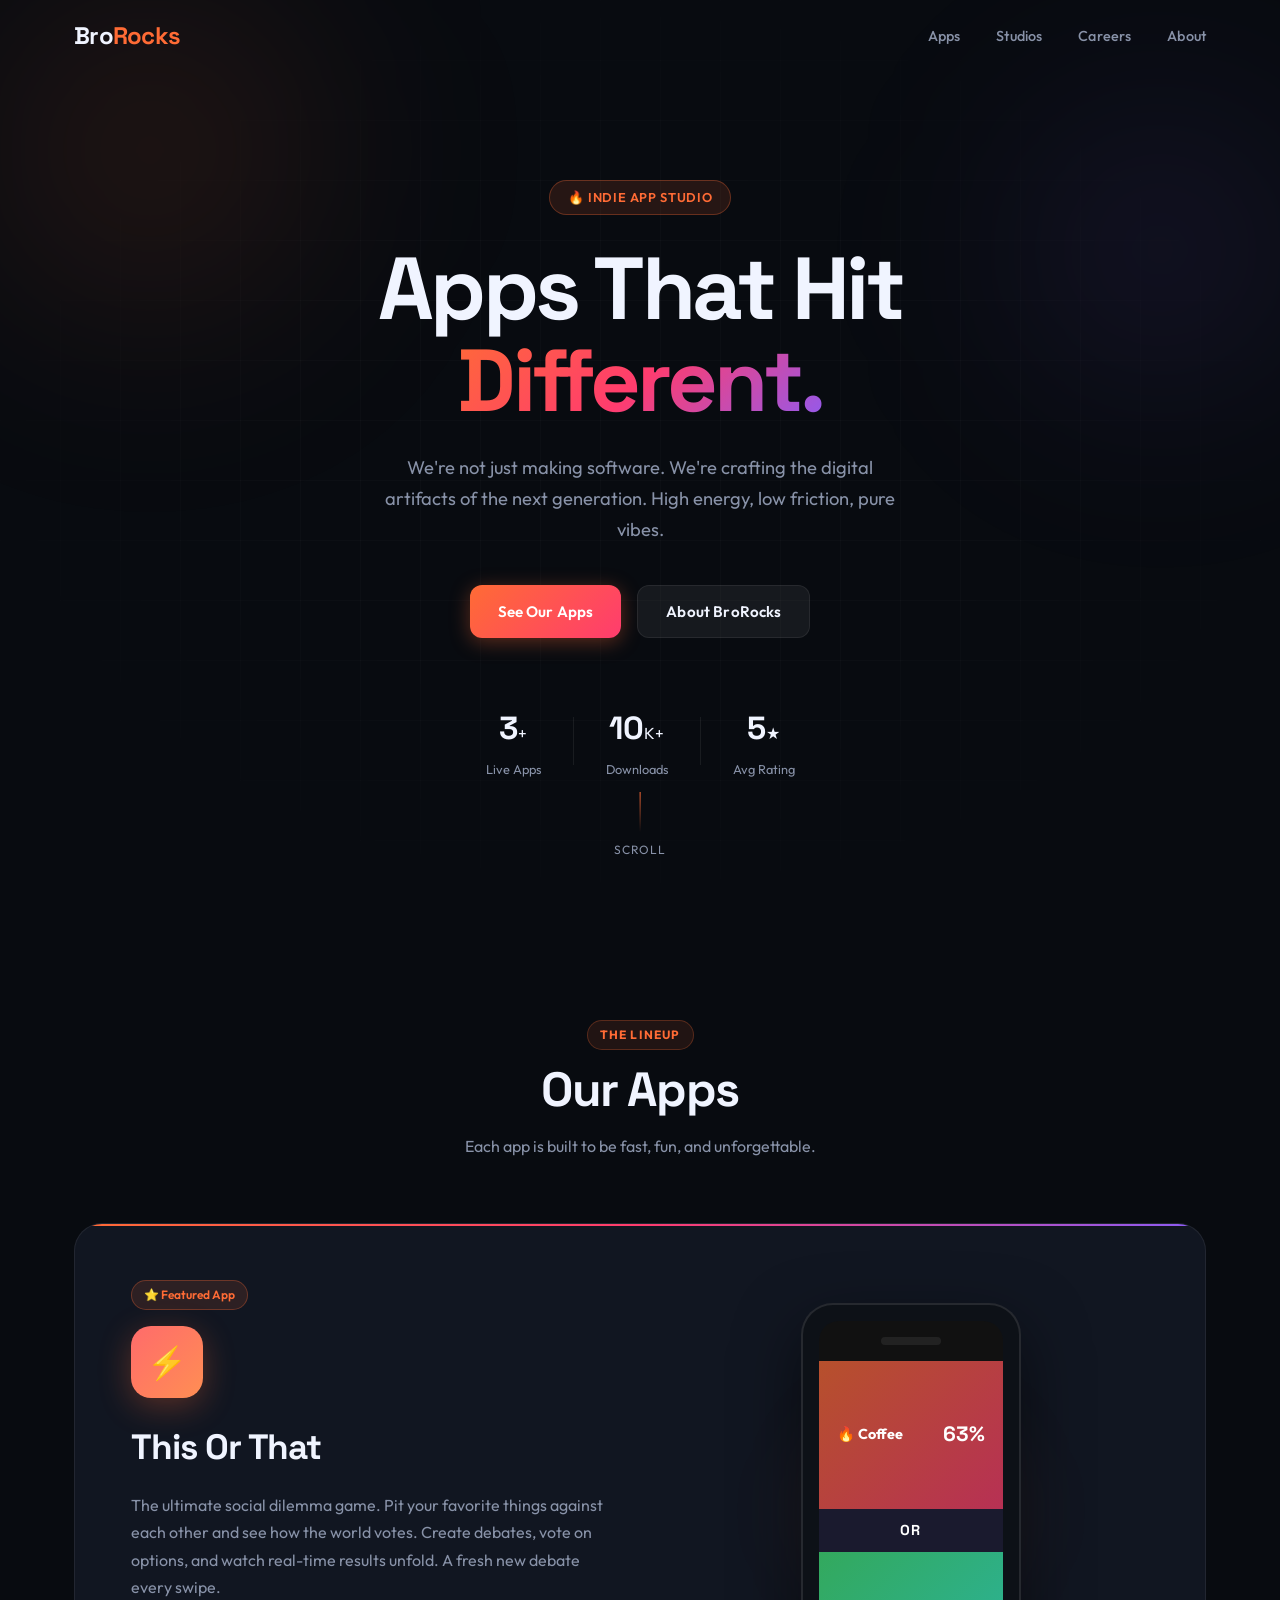
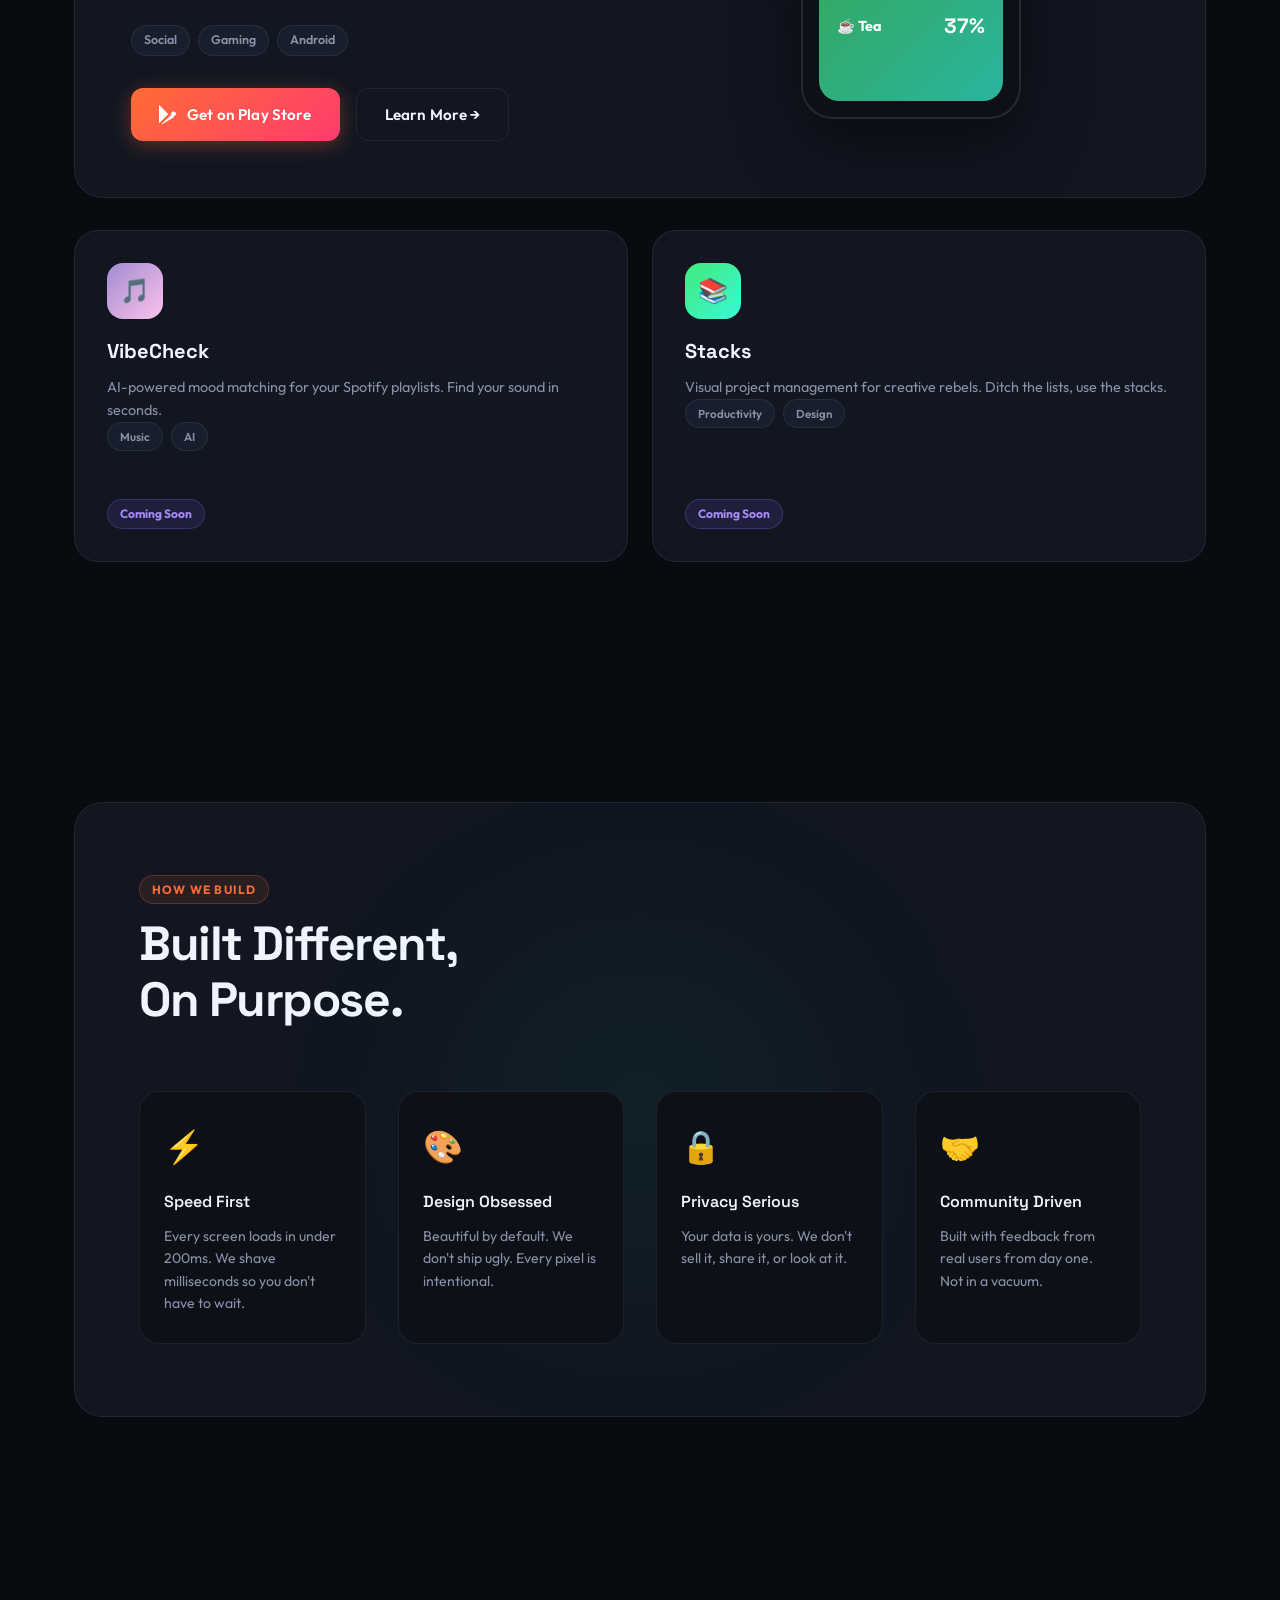
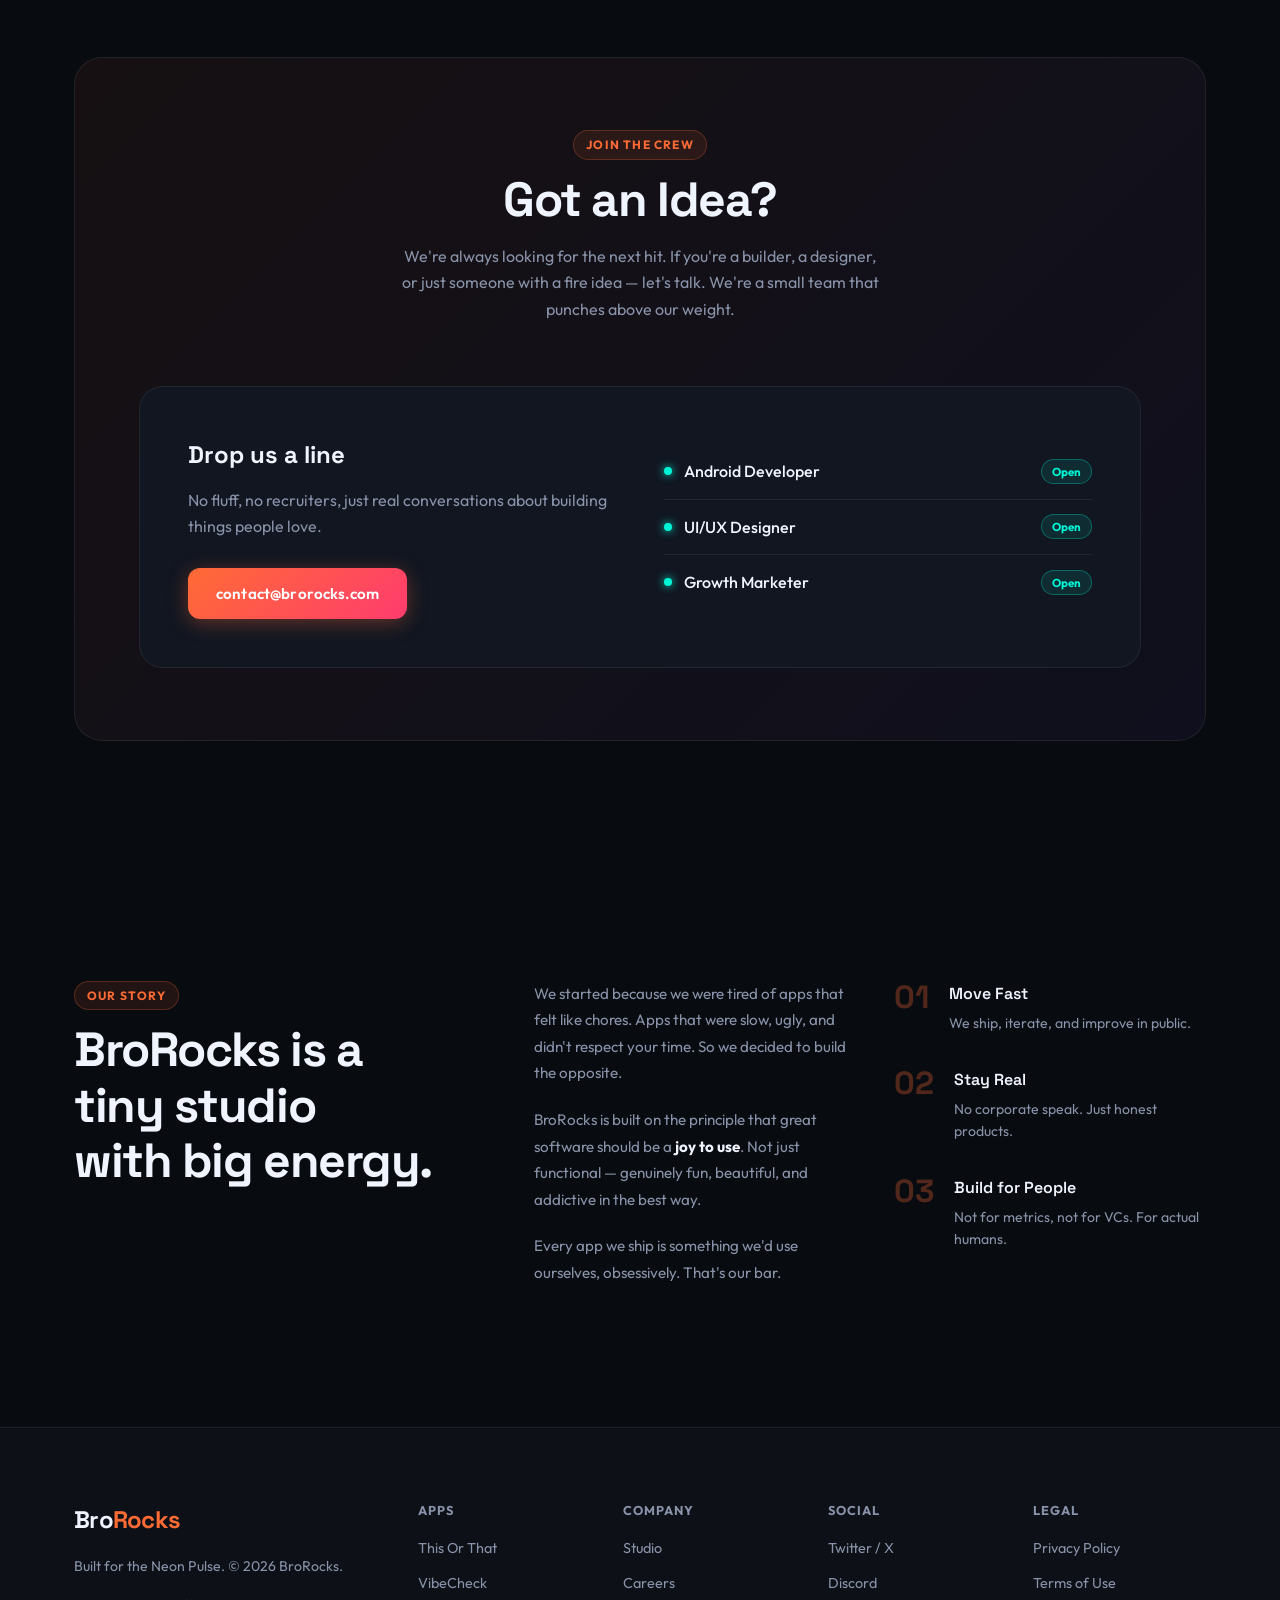
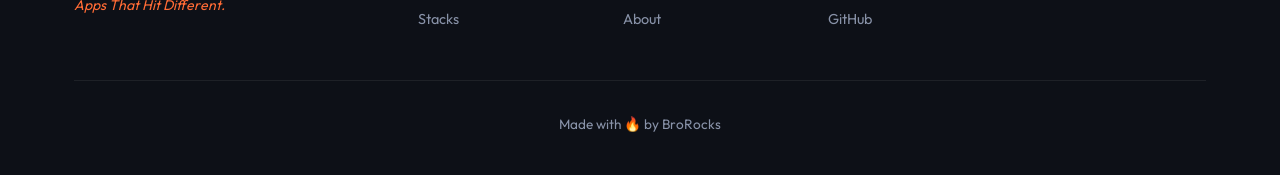
==== index.html @ 7d25a462 "Brorocks landing page added" ====
<!DOCTYPE html>
<html lang="en">

<head>
    <meta charset="UTF-8">
    <meta name="viewport" content="width=device-width, initial-scale=1.0">
    <title>BroRocks | Apps That Hit Different</title>
    <meta name="description"
        content="BroRocks is an indie app studio crafting the digital artifacts of the next generation. High energy, low friction, pure vibes.">
    <link rel="preconnect" href="https://fonts.googleapis.com">
    <link rel="preconnect" href="https://fonts.gstatic.com" crossorigin>
    <link
        href="https://fonts.googleapis.com/css2?family=Outfit:wght@300;400;600;700;900&family=Space+Grotesk:wght@400;500;600;700&display=swap"
        rel="stylesheet">
    <link rel="stylesheet" href="style.css">
</head>

<body>

    <!-- NAV -->
    <nav class="navbar" id="navbar">
        <div class="nav-container">
            <a href="#" class="logo">Bro<span>Rocks</span></a>
            <ul class="nav-links" id="nav-links">
                <li><a href="#apps">Apps</a></li>
                <li><a href="#studio">Studios</a></li>
                <li><a href="#careers">Careers</a></li>
                <li><a href="#about">About</a></li>
            </ul>
            <button class="hamburger" id="hamburger" aria-label="Toggle menu">
                <span></span><span></span><span></span>
            </button>
        </div>
    </nav>

    <!-- HERO -->
    <section class="hero" id="home">
        <div class="hero-bg-grid"></div>
        <div class="glow glow-1"></div>
        <div class="glow glow-2"></div>
        <div class="hero-content">
            <div class="badge">🔥 Indie App Studio</div>
            <h1 class="hero-title">Apps That Hit<br><span class="gradient-text">Different.</span></h1>
            <p class="hero-subtitle">We're not just making software. We're crafting the digital artifacts of the next
                generation. High energy, low friction, pure vibes.</p>
            <div class="hero-cta">
                <a href="#apps" class="btn btn-primary">See Our Apps</a>
                <a href="#about" class="btn btn-ghost">About BroRocks</a>
            </div>
            <div class="hero-stats">
                <div class="stat">
                    <span class="stat-num" data-target="3">0</span>+
                    <span class="stat-label">Live Apps</span>
                </div>
                <div class="stat-divider"></div>
                <div class="stat">
                    <span class="stat-num" data-target="10">0</span>K+
                    <span class="stat-label">Downloads</span>
                </div>
                <div class="stat-divider"></div>
                <div class="stat">
                    <span class="stat-num" data-target="5">0</span>★
                    <span class="stat-label">Avg Rating</span>
                </div>
            </div>
        </div>
        <div class="scroll-indicator">
            <div class="scroll-line"></div>
            <span>Scroll</span>
        </div>
    </section>

    <!-- APPS SECTION -->
    <section class="apps-section" id="apps">
        <div class="container">
            <div class="section-header">
                <span class="section-tag">The Lineup</span>
                <h2>Our Apps</h2>
                <p>Each app is built to be fast, fun, and unforgettable.</p>
            </div>

            <!-- Featured App -->
            <div class="app-featured" id="thisorthat">
                <div class="app-featured-content">
                    <div class="app-badge featured-badge">⭐ Featured App</div>
                    <div class="app-icon-large" style="background: linear-gradient(135deg, #ff6b6b, #ff8e53);">
                        <span>⚡</span>
                    </div>
                    <h3>This Or That</h3>
                    <p>The ultimate social dilemma game. Pit your favorite things against each other and see how the
                        world votes. Create debates, vote on options, and watch real-time results unfold. A fresh new
                        debate every swipe.</p>
                    <div class="app-tags">
                        <span class="tag">Social</span>
                        <span class="tag">Gaming</span>
                        <span class="tag">Android</span>
                    </div>
                    <div class="app-actions">
                        <a href="#" class="btn btn-primary" id="download-thisorthat">
                            <svg width="20" height="20" viewBox="0 0 24 24" fill="currentColor">
                                <path
                                    d="M3.18 23.76c.31.17.66.24 1.01.18l13.85-7.96-2.99-2.99-11.87 10.77zM.35 1.15C.13 1.53 0 1.99 0 2.53v18.93c0 .54.13 1 .35 1.38l.08.07 10.61-10.61v-.26L.42 1.08.35 1.15zM20.09 10.27l-2.99-1.72-3.23 3.23 3.23 3.23 2.99-1.72c.85-.49.85-1.3 0-1.79l-.0-.03z" />
                            </svg>
                            Get on Play Store
                        </a>
                        <a href="#" class="btn btn-outline">Learn More →</a>
                    </div>
                </div>
                <div class="app-featured-preview">
                    <div class="phone-mockup">
                        <div class="phone-screen">
                            <div class="mock-header">
                                <div class="mock-dot"></div>
                            </div>
                            <div class="mock-option top-option">
                                <span>🔥 Coffee</span>
                                <span class="pct">63%</span>
                            </div>
                            <div class="mock-or">OR</div>
                            <div class="mock-option bot-option">
                                <span>☕ Tea</span>
                                <span class="pct">37%</span>
                            </div>
                        </div>
                    </div>
                    <div class="phone-glow"></div>
                </div>
            </div>

            <!-- Other Apps Grid -->
            <div class="apps-grid">

                <div class="app-card" id="vibecheck">
                    <div class="app-card-inner">
                        <div class="app-icon" style="background: linear-gradient(135deg, #a18cd1, #fbc2eb);">🎵</div>
                        <div class="app-card-content">
                            <h4>VibeCheck</h4>
                            <p>AI-powered mood matching for your Spotify playlists. Find your sound in seconds.</p>
                            <div class="app-tags small">
                                <span class="tag">Music</span>
                                <span class="tag">AI</span>
                            </div>
                        </div>
                        <div class="app-status coming-soon">Coming Soon</div>
                    </div>
                </div>

                <div class="app-card" id="stacks">
                    <div class="app-card-inner">
                        <div class="app-icon" style="background: linear-gradient(135deg, #43e97b, #38f9d7);">📚</div>
                        <div class="app-card-content">
                            <h4>Stacks</h4>
                            <p>Visual project management for creative rebels. Ditch the lists, use the stacks.</p>
                            <div class="app-tags small">
                                <span class="tag">Productivity</span>
                                <span class="tag">Design</span>
                            </div>
                        </div>
                        <div class="app-status coming-soon">Coming Soon</div>
                    </div>
                </div>

            </div>
        </div>
    </section>

    <!-- STUDIO SECTION -->
    <section class="studio-section" id="studio">
        <div class="container">
            <div class="studio-inner">
                <div class="glow glow-3"></div>
                <div class="section-header left-align">
                    <span class="section-tag">How We Build</span>
                    <h2>Built Different,<br>On Purpose.</h2>
                </div>
                <div class="studio-pillars">
                    <div class="pillar">
                        <div class="pillar-icon">⚡</div>
                        <h4>Speed First</h4>
                        <p>Every screen loads in under 200ms. We shave milliseconds so you don't have to wait.</p>
                    </div>
                    <div class="pillar">
                        <div class="pillar-icon">🎨</div>
                        <h4>Design Obsessed</h4>
                        <p>Beautiful by default. We don't ship ugly. Every pixel is intentional.</p>
                    </div>
                    <div class="pillar">
                        <div class="pillar-icon">🔒</div>
                        <h4>Privacy Serious</h4>
                        <p>Your data is yours. We don't sell it, share it, or look at it.</p>
                    </div>
                    <div class="pillar">
                        <div class="pillar-icon">🤝</div>
                        <h4>Community Driven</h4>
                        <p>Built with feedback from real users from day one. Not in a vacuum.</p>
                    </div>
                </div>
            </div>
        </div>
    </section>

    <!-- CAREERS SECTION -->
    <section class="careers-section" id="careers">
        <div class="container">
            <div class="careers-inner">
                <div class="section-header">
                    <span class="section-tag">Join The Crew</span>
                    <h2>Got an Idea?</h2>
                    <p>We're always looking for the next hit. If you're a builder, a designer, or just someone with a
                        fire idea — let's talk. We're a small team that punches above our weight.</p>
                </div>
                <div class="contact-card">
                    <div class="contact-card-left">
                        <h4>Drop us a line</h4>
                        <p>No fluff, no recruiters, just real conversations about building things people love.</p>
                        <a href="mailto:contact@brorocks.com" class="btn btn-primary"
                            id="contact-email">contact@brorocks.com</a>
                    </div>
                    <div class="contact-card-right">
                        <div class="open-role">
                            <span class="role-dot"></span>
                            <span>Android Developer</span>
                            <span class="role-tag">Open</span>
                        </div>
                        <div class="open-role">
                            <span class="role-dot"></span>
                            <span>UI/UX Designer</span>
                            <span class="role-tag">Open</span>
                        </div>
                        <div class="open-role">
                            <span class="role-dot"></span>
                            <span>Growth Marketer</span>
                            <span class="role-tag">Open</span>
                        </div>
                    </div>
                </div>
            </div>
        </div>
    </section>

    <!-- ABOUT SECTION -->
    <section class="about-section" id="about">
        <div class="container">
            <div class="about-inner">
                <div class="section-header left-align">
                    <span class="section-tag">Our Story</span>
                    <h2>BroRocks is a tiny studio<br>with big energy.</h2>
                </div>
                <div class="about-content">
                    <div class="about-text">
                        <p>We started because we were tired of apps that felt like chores. Apps that were slow, ugly,
                            and didn't respect your time. So we decided to build the opposite.</p>
                        <p>BroRocks is built on the principle that great software should be a <strong>joy to
                                use</strong>. Not just functional — genuinely fun, beautiful, and addictive in the best
                            way.</p>
                        <p>Every app we ship is something we'd use ourselves, obsessively. That's our bar.</p>
                    </div>
                    <div class="about-values">
                        <div class="value-item">
                            <span class="value-num">01</span>
                            <div>
                                <h5>Move Fast</h5>
                                <p>We ship, iterate, and improve in public.</p>
                            </div>
                        </div>
                        <div class="value-item">
                            <span class="value-num">02</span>
                            <div>
                                <h5>Stay Real</h5>
                                <p>No corporate speak. Just honest products.</p>
                            </div>
                        </div>
                        <div class="value-item">
                            <span class="value-num">03</span>
                            <div>
                                <h5>Build for People</h5>
                                <p>Not for metrics, not for VCs. For actual humans.</p>
                            </div>
                        </div>
                    </div>
                </div>
            </div>
        </div>
    </section>

    <!-- FOOTER -->
    <footer class="footer">
        <div class="container">
            <div class="footer-inner">
                <div class="footer-brand">
                    <a href="#" class="logo">Bro<span>Rocks</span></a>
                    <p>Built for the Neon Pulse. © 2026 BroRocks.</p>
                    <p class="footer-tagline">Apps That Hit Different.</p>
                </div>
                <div class="footer-links">
                    <div class="footer-col">
                        <h6>Apps</h6>
                        <a href="#thisorthat">This Or That</a>
                        <a href="#vibecheck">VibeCheck</a>
                        <a href="#stacks">Stacks</a>
                    </div>
                    <div class="footer-col">
                        <h6>Company</h6>
                        <a href="#studio">Studio</a>
                        <a href="#careers">Careers</a>
                        <a href="#about">About</a>
                    </div>
                    <div class="footer-col">
                        <h6>Social</h6>
                        <a href="https://twitter.com" target="_blank" rel="noopener">Twitter / X</a>
                        <a href="https://discord.com" target="_blank" rel="noopener">Discord</a>
                        <a href="https://github.com" target="_blank" rel="noopener">GitHub</a>
                    </div>
                    <div class="footer-col">
                        <h6>Legal</h6>
                        <a href="privacy-policy.html">Privacy Policy</a>
                        <a href="terms.html">Terms of Use</a>
                    </div>
                </div>
            </div>
            <div class="footer-bottom">
                <span>Made with 🔥 by BroRocks</span>
            </div>
        </div>
    </footer>

    <script src="script.js"></script>
</body>

</html>
---- style.css ----
/* === RESET & BASE === */
*, *::before, *::after {
    box-sizing: border-box;
    margin: 0;
    padding: 0;
}

:root {
    --bg: #080b10;
    --bg2: #0d1017;
    --surface: #111621;
    --surface2: #181e2b;
    --border: rgba(255, 255, 255, 0.07);
    --accent: #ff6b35;
    --accent2: #ff3c6e;
    --neon: #00f5d4;
    --purple: #8b5cf6;
    --text: #f0f4ff;
    --text-muted: #8892a8;
    --font-main: 'Outfit', sans-serif;
    --font-alt: 'Space Grotesk', sans-serif;
    --radius: 16px;
    --max-w: 1180px;
}

html { scroll-behavior: smooth; }

body {
    font-family: var(--font-main);
    background: var(--bg);
    color: var(--text);
    overflow-x: hidden;
    line-height: 1.65;
}

a { text-decoration: none; color: inherit; }

img { max-width: 100%; }

.container {
    max-width: var(--max-w);
    margin: 0 auto;
    padding: 0 24px;
}

/* === BUTTONS === */
.btn {
    display: inline-flex;
    align-items: center;
    gap: 8px;
    padding: 13px 28px;
    border-radius: 12px;
    font-family: var(--font-main);
    font-size: 0.95rem;
    font-weight: 600;
    letter-spacing: 0.01em;
    cursor: pointer;
    border: none;
    transition: all 0.25s cubic-bezier(0.4, 0, 0.2, 1);
}

.btn-primary {
    background: linear-gradient(135deg, var(--accent), var(--accent2));
    color: #fff;
    box-shadow: 0 4px 20px rgba(255, 107, 53, 0.35);
}

.btn-primary:hover {
    transform: translateY(-2px);
    box-shadow: 0 8px 32px rgba(255, 107, 53, 0.5);
}

.btn-ghost {
    background: rgba(255, 255, 255, 0.06);
    color: var(--text);
    border: 1px solid var(--border);
    backdrop-filter: blur(8px);
}

.btn-ghost:hover {
    background: rgba(255, 255, 255, 0.1);
    border-color: rgba(255, 255, 255, 0.18);
    transform: translateY(-2px);
}

.btn-outline {
    background: transparent;
    color: var(--text);
    border: 1px solid var(--border);
}

.btn-outline:hover {
    border-color: var(--accent);
    color: var(--accent);
    transform: translateY(-2px);
}

/* === GLOW ELEMENTS === */
.glow {
    position: absolute;
    border-radius: 50%;
    filter: blur(100px);
    pointer-events: none;
    z-index: 0;
}
.glow-1 {
    width: 500px; height: 500px;
    background: radial-gradient(circle, rgba(255,107,53,0.15) 0%, transparent 70%);
    top: -100px; left: -100px;
    animation: glow-pulse 6s ease-in-out infinite alternate;
}
.glow-2 {
    width: 400px; height: 400px;
    background: radial-gradient(circle, rgba(139,92,246,0.15) 0%, transparent 70%);
    right: -80px; top: 50px;
    animation: glow-pulse 8s ease-in-out infinite alternate-reverse;
}
.glow-3 {
    width: 600px; height: 400px;
    background: radial-gradient(circle, rgba(0,245,212,0.08) 0%, transparent 70%);
    left: 50%; top: 50%;
    transform: translate(-50%, -50%);
}

@keyframes glow-pulse {
    from { opacity: 0.6; transform: scale(1); }
    to { opacity: 1; transform: scale(1.15); }
}

/* === NAVBAR === */
.navbar {
    position: fixed;
    top: 0; left: 0; right: 0;
    z-index: 1000;
    padding: 16px 0;
    transition: all 0.3s ease;
}

.navbar.scrolled {
    background: rgba(8, 11, 16, 0.85);
    backdrop-filter: blur(16px);
    border-bottom: 1px solid var(--border);
    padding: 12px 0;
}

.nav-container {
    max-width: var(--max-w);
    margin: 0 auto;
    padding: 0 24px;
    display: flex;
    align-items: center;
    justify-content: space-between;
}

.logo {
    font-family: var(--font-alt);
    font-size: 1.5rem;
    font-weight: 700;
    letter-spacing: -0.03em;
    color: var(--text);
}

.logo span { color: var(--accent); }

.nav-links {
    list-style: none;
    display: flex;
    gap: 36px;
}

.nav-links a {
    font-weight: 500;
    font-size: 0.9rem;
    color: var(--text-muted);
    letter-spacing: 0.01em;
    transition: color 0.2s;
}
.nav-links a:hover { color: var(--text); }

.hamburger {
    display: none;
    flex-direction: column;
    gap: 5px;
    background: none;
    border: none;
    cursor: pointer;
    padding: 4px;
}
.hamburger span {
    display: block; width: 24px; height: 2px;
    background: var(--text);
    border-radius: 2px;
    transition: all 0.3s ease;
}

/* === HERO SECTION === */
.hero {
    min-height: 100vh;
    display: flex;
    align-items: center;
    justify-content: center;
    position: relative;
    overflow: hidden;
    padding: 140px 24px 80px;
}

.hero-bg-grid {
    position: absolute;
    inset: 0;
    background-image:
        linear-gradient(rgba(255,255,255,0.02) 1px, transparent 1px),
        linear-gradient(90deg, rgba(255,255,255,0.02) 1px, transparent 1px);
    background-size: 60px 60px;
    mask-image: radial-gradient(ellipse at center, black 40%, transparent 80%);
}

.hero-content {
    position: relative;
    z-index: 1;
    text-align: center;
    max-width: 780px;
    margin: 0 auto;
}

.badge {
    display: inline-block;
    background: rgba(255, 107, 53, 0.12);
    border: 1px solid rgba(255, 107, 53, 0.3);
    color: var(--accent);
    padding: 6px 18px;
    border-radius: 100px;
    font-size: 0.8rem;
    font-weight: 600;
    letter-spacing: 0.05em;
    text-transform: uppercase;
    margin-bottom: 28px;
    animation: fade-in-up 0.6s ease;
}

.hero-title {
    font-family: var(--font-alt);
    font-size: clamp(3rem, 7vw, 5.5rem);
    font-weight: 700;
    line-height: 1.05;
    letter-spacing: -0.04em;
    margin-bottom: 24px;
    animation: fade-in-up 0.7s ease 0.1s both;
}

.gradient-text {
    background: linear-gradient(135deg, var(--accent), var(--accent2), var(--purple));
    -webkit-background-clip: text;
    -webkit-text-fill-color: transparent;
    background-clip: text;
}

.hero-subtitle {
    font-size: 1.15rem;
    color: var(--text-muted);
    max-width: 520px;
    margin: 0 auto 40px;
    line-height: 1.7;
    animation: fade-in-up 0.7s ease 0.2s both;
}

.hero-cta {
    display: flex;
    gap: 16px;
    justify-content: center;
    flex-wrap: wrap;
    margin-bottom: 64px;
    animation: fade-in-up 0.7s ease 0.3s both;
}

.hero-stats {
    display: flex;
    align-items: center;
    justify-content: center;
    gap: 32px;
    animation: fade-in-up 0.7s ease 0.4s both;
}

.stat { text-align: center; }

.stat-num {
    font-family: var(--font-alt);
    font-size: 2rem;
    font-weight: 700;
    color: var(--text);
}

.stat-label {
    display: block;
    font-size: 0.8rem;
    color: var(--text-muted);
    margin-top: 4px;
}

.stat-divider {
    width: 1px;
    height: 48px;
    background: var(--border);
}

.scroll-indicator {
    position: absolute;
    bottom: 40px;
    left: 50%;
    transform: translateX(-50%);
    display: flex;
    flex-direction: column;
    align-items: center;
    gap: 8px;
    color: var(--text-muted);
    font-size: 0.75rem;
    letter-spacing: 0.08em;
    text-transform: uppercase;
    animation: scroll-bounce 2s ease-in-out infinite;
}

.scroll-line {
    width: 1px;
    height: 40px;
    background: linear-gradient(to bottom, var(--accent), transparent);
}

@keyframes scroll-bounce {
    0%, 100% { transform: translateX(-50%) translateY(0); }
    50% { transform: translateX(-50%) translateY(8px); }
}

/* === SECTION HEADERS === */
.section-header {
    text-align: center;
    margin-bottom: 64px;
}

.section-header.left-align { text-align: left; }

.section-tag {
    display: inline-block;
    font-size: 0.75rem;
    font-weight: 700;
    letter-spacing: 0.1em;
    text-transform: uppercase;
    color: var(--accent);
    margin-bottom: 12px;
    background: rgba(255,107,53,0.1);
    padding: 4px 12px;
    border-radius: 100px;
    border: 1px solid rgba(255,107,53,0.25);
}

.section-header h2 {
    font-family: var(--font-alt);
    font-size: clamp(2rem, 4vw, 3rem);
    font-weight: 700;
    letter-spacing: -0.03em;
    line-height: 1.15;
    margin-bottom: 16px;
}

.section-header p {
    color: var(--text-muted);
    font-size: 1rem;
    max-width: 480px;
    margin: 0 auto;
}

/* === APPS SECTION === */
.apps-section { padding: 120px 0; }

/* Featured */
.app-featured {
    display: grid;
    grid-template-columns: 1fr 1fr;
    gap: 64px;
    align-items: center;
    background: var(--surface);
    border: 1px solid var(--border);
    border-radius: 28px;
    padding: 56px;
    margin-bottom: 32px;
    position: relative;
    overflow: hidden;
    transition: transform 0.3s ease;
}

.app-featured:hover { transform: translateY(-4px); }

.app-featured::before {
    content: '';
    position: absolute;
    top: 0; left: 0; right: 0;
    height: 2px;
    background: linear-gradient(90deg, var(--accent), var(--accent2), var(--purple));
}

.app-icon-large {
    width: 72px; height: 72px;
    border-radius: 20px;
    display: flex;
    align-items: center;
    justify-content: center;
    font-size: 2rem;
    margin-bottom: 20px;
    box-shadow: 0 8px 32px rgba(255,107,53,0.3);
}

.featured-badge {
    display: inline-block;
    background: rgba(255,107,53,0.12);
    border: 1px solid rgba(255,107,53,0.3);
    color: var(--accent);
    padding: 4px 12px;
    border-radius: 100px;
    font-size: 0.75rem;
    font-weight: 600;
    margin-bottom: 16px;
}

.app-featured-content h3 {
    font-family: var(--font-alt);
    font-size: 2.2rem;
    font-weight: 700;
    letter-spacing: -0.03em;
    margin-bottom: 16px;
}

.app-featured-content p {
    color: var(--text-muted);
    line-height: 1.7;
    margin-bottom: 24px;
}

.app-tags { display: flex; gap: 8px; flex-wrap: wrap; margin-bottom: 32px; }
.tag {
    padding: 4px 12px;
    background: var(--surface2);
    border: 1px solid var(--border);
    border-radius: 100px;
    font-size: 0.78rem;
    font-weight: 600;
    color: var(--text-muted);
}

.app-actions { display: flex; gap: 16px; flex-wrap: wrap; }

/* Phone Mockup */
.app-featured-preview {
    display: flex;
    justify-content: center;
    align-items: center;
    position: relative;
}

.phone-mockup {
    width: 220px;
    background: #0d1117;
    border-radius: 32px;
    border: 2px solid rgba(255,255,255,0.1);
    padding: 16px;
    position: relative;
    z-index: 1;
    box-shadow: 0 24px 64px rgba(0,0,0,0.5);
}

.phone-screen {
    border-radius: 20px;
    overflow: hidden;
    height: 380px;
    display: flex;
    flex-direction: column;
}

.mock-header {
    background: #111;
    height: 40px;
    display: flex;
    align-items: center;
    justify-content: center;
}

.mock-dot {
    width: 60px; height: 8px;
    background: #222;
    border-radius: 4px;
}

.mock-option {
    flex: 1;
    display: flex;
    align-items: center;
    justify-content: space-between;
    padding: 20px 18px;
    font-weight: 700;
    font-size: 0.9rem;
    transition: all 0.3s;
}

.top-option {
    background: linear-gradient(135deg, rgba(255,107,53,0.7), rgba(255,62,110,0.7));
    color: white;
}

.bot-option {
    background: linear-gradient(135deg, rgba(67,233,123,0.7), rgba(56,249,215,0.7));
    color: white;
}

.pct {
    font-family: var(--font-alt);
    font-size: 1.3rem;
    font-weight: 700;
}

.mock-or {
    background: #1a1a2e;
    color: #fff;
    text-align: center;
    padding: 10px;
    font-family: var(--font-alt);
    font-weight: 700;
    font-size: 0.9rem;
    letter-spacing: 0.1em;
}

.phone-glow {
    position: absolute;
    width: 250px; height: 250px;
    background: radial-gradient(circle, rgba(255,107,53,0.2) 0%, transparent 70%);
    border-radius: 50%;
    filter: blur(40px);
    z-index: 0;
}

/* Apps Grid */
.apps-grid {
    display: grid;
    grid-template-columns: 1fr 1fr;
    gap: 24px;
}

.app-card {
    background: var(--surface);
    border: 1px solid var(--border);
    border-radius: 24px;
    transition: all 0.3s ease;
    overflow: hidden;
    position: relative;
}

.app-card:hover {
    border-color: rgba(255,107,53,0.3);
    transform: translateY(-4px);
    box-shadow: 0 12px 40px rgba(0,0,0,0.3);
}

.app-card-inner {
    padding: 32px;
    display: flex;
    flex-direction: column;
    gap: 16px;
    height: 100%;
}

.app-icon {
    width: 56px; height: 56px;
    border-radius: 16px;
    display: flex;
    align-items: center;
    justify-content: center;
    font-size: 1.5rem;
}

.app-card-content h4 {
    font-family: var(--font-alt);
    font-size: 1.25rem;
    font-weight: 700;
    margin-bottom: 8px;
}

.app-card-content p {
    color: var(--text-muted);
    font-size: 0.9rem;
    line-height: 1.6;
}

.app-tags.small .tag { font-size: 0.72rem; }

.app-status {
    margin-top: auto;
    display: inline-block;
    padding: 4px 12px;
    border-radius: 100px;
    font-size: 0.75rem;
    font-weight: 700;
    align-self: flex-start;
}

.coming-soon {
    background: rgba(139,92,246,0.12);
    border: 1px solid rgba(139,92,246,0.3);
    color: #a78bfa;
}

/* === STUDIO SECTION === */
.studio-section { padding: 120px 0; }

.studio-inner {
    background: var(--surface);
    border: 1px solid var(--border);
    border-radius: 28px;
    padding: 72px 64px;
    position: relative;
    overflow: hidden;
}

.studio-pillars {
    display: grid;
    grid-template-columns: repeat(4, 1fr);
    gap: 32px;
    margin-top: 48px;
}

.pillar {
    padding: 28px 24px;
    background: var(--bg2);
    border: 1px solid var(--border);
    border-radius: 20px;
    transition: all 0.3s;
}

.pillar:hover {
    border-color: rgba(255, 107, 53, 0.3);
    transform: translateY(-4px);
}

.pillar-icon {
    font-size: 2rem;
    margin-bottom: 16px;
}

.pillar h4 {
    font-family: var(--font-alt);
    font-size: 1rem;
    font-weight: 600;
    margin-bottom: 10px;
}

.pillar p { color: var(--text-muted); font-size: 0.88rem; line-height: 1.6; }

/* === CAREERS === */
.careers-section { padding: 120px 0; }

.careers-inner {
    background: linear-gradient(135deg, rgba(255,107,53,0.06), rgba(139,92,246,0.06));
    border: 1px solid var(--border);
    border-radius: 28px;
    padding: 72px 64px;
}

.contact-card {
    display: grid;
    grid-template-columns: 1fr 1fr;
    gap: 48px;
    align-items: center;
    background: var(--surface);
    border: 1px solid var(--border);
    border-radius: 24px;
    padding: 48px;
    margin-top: 16px;
}

.contact-card-left h4 {
    font-family: var(--font-alt);
    font-size: 1.5rem;
    margin-bottom: 12px;
}

.contact-card-left p { color: var(--text-muted); margin-bottom: 28px; line-height: 1.65; }

.open-role {
    display: flex;
    align-items: center;
    gap: 12px;
    padding: 14px 0;
    border-bottom: 1px solid var(--border);
    font-weight: 500;
}

.open-role:last-child { border-bottom: none; }

.role-dot {
    width: 8px; height: 8px;
    background: var(--neon);
    border-radius: 50%;
    box-shadow: 0 0 8px var(--neon);
    flex-shrink: 0;
}

.role-tag {
    margin-left: auto;
    background: rgba(0, 245, 212, 0.1);
    border: 1px solid rgba(0, 245, 212, 0.3);
    color: var(--neon);
    padding: 2px 10px;
    border-radius: 100px;
    font-size: 0.72rem;
    font-weight: 700;
}

/* === ABOUT === */
.about-section { padding: 120px 0; }

.about-inner {
    display: grid;
    grid-template-columns: 380px 1fr;
    gap: 80px;
    align-items: start;
}

.about-content {
    display: grid;
    grid-template-columns: 1fr 1fr;
    gap: 48px;
}

.about-text p {
    color: var(--text-muted);
    line-height: 1.75;
    margin-bottom: 20px;
    font-size: 0.95rem;
}

.about-text p strong { color: var(--text); }

.value-item {
    display: flex;
    gap: 20px;
    margin-bottom: 32px;
    align-items: flex-start;
}

.value-num {
    font-family: var(--font-alt);
    font-size: 2rem;
    font-weight: 700;
    color: rgba(255, 107, 53, 0.3);
    line-height: 1;
    flex-shrink: 0;
}

.value-item h5 {
    font-family: var(--font-alt);
    font-size: 1rem;
    font-weight: 600;
    margin-bottom: 6px;
}

.value-item p { color: var(--text-muted); font-size: 0.88rem; line-height: 1.55; }

/* === FOOTER === */
.footer {
    border-top: 1px solid var(--border);
    padding: 72px 0 40px;
    background: var(--bg2);
}

.footer-inner {
    display: grid;
    grid-template-columns: 280px 1fr;
    gap: 64px;
    margin-bottom: 48px;
    align-items: start;
}

.footer-brand p {
    color: var(--text-muted);
    font-size: 0.88rem;
    margin-top: 16px;
    line-height: 1.6;
}

.footer-tagline { color: var(--accent) !important; font-style: italic; }

.footer-links {
    display: grid;
    grid-template-columns: repeat(4, 1fr);
    gap: 32px;
}

.footer-col { display: flex; flex-direction: column; gap: 12px; }

.footer-col h6 {
    font-size: 0.8rem;
    font-weight: 700;
    text-transform: uppercase;
    letter-spacing: 0.08em;
    color: var(--text-muted);
    margin-bottom: 4px;
}

.footer-col a {
    color: var(--text-muted);
    font-size: 0.9rem;
    transition: color 0.2s;
}

.footer-col a:hover { color: var(--text); }

.footer-bottom {
    border-top: 1px solid var(--border);
    padding-top: 32px;
    text-align: center;
    color: var(--text-muted);
    font-size: 0.85rem;
}

/* === ANIMATIONS === */
@keyframes fade-in-up {
    from { opacity: 0; transform: translateY(24px); }
    to { opacity: 1; transform: translateY(0); }
}

.reveal {
    opacity: 0;
    transform: translateY(30px);
    transition: opacity 0.7s ease, transform 0.7s ease;
}

.reveal.visible {
    opacity: 1;
    transform: translateY(0);
}

/* === RESPONSIVE === */
@media (max-width: 1024px) {
    .studio-pillars { grid-template-columns: repeat(2, 1fr); }
    .apps-grid { grid-template-columns: 1fr; }
    .about-inner { grid-template-columns: 1fr; gap: 48px; }
    .app-featured { grid-template-columns: 1fr; gap: 48px; }
    .app-featured-preview { display: none; }
    .footer-inner { grid-template-columns: 1fr; gap: 40px; }
    .footer-links { grid-template-columns: repeat(2, 1fr); }
}

@media (max-width: 768px) {
    .nav-links { display: none; }
    .hamburger { display: flex; }

    .nav-links.open {
        display: flex;
        flex-direction: column;
        position: fixed;
        top: 64px; left: 0; right: 0;
        background: rgba(8, 11, 16, 0.97);
        backdrop-filter: blur(20px);
        padding: 32px 24px;
        border-bottom: 1px solid var(--border);
        gap: 24px;
    }

    .hero-stats { flex-direction: column; gap: 20px; }
    .stat-divider { width: 40px; height: 1px; }
    .studio-inner { padding: 40px 28px; }
    .studio-pillars { grid-template-columns: 1fr; }
    .careers-inner { padding: 40px 28px; }
    .contact-card { grid-template-columns: 1fr; padding: 32px; }
    .about-content { grid-template-columns: 1fr; }
    .footer-links { grid-template-columns: 1fr 1fr; }
    .app-featured { padding: 32px 28px; }
}

@media (max-width: 480px) {
    .btn { padding: 12px 20px; font-size: 0.88rem; }
    .footer-links { grid-template-columns: 1fr; }
}
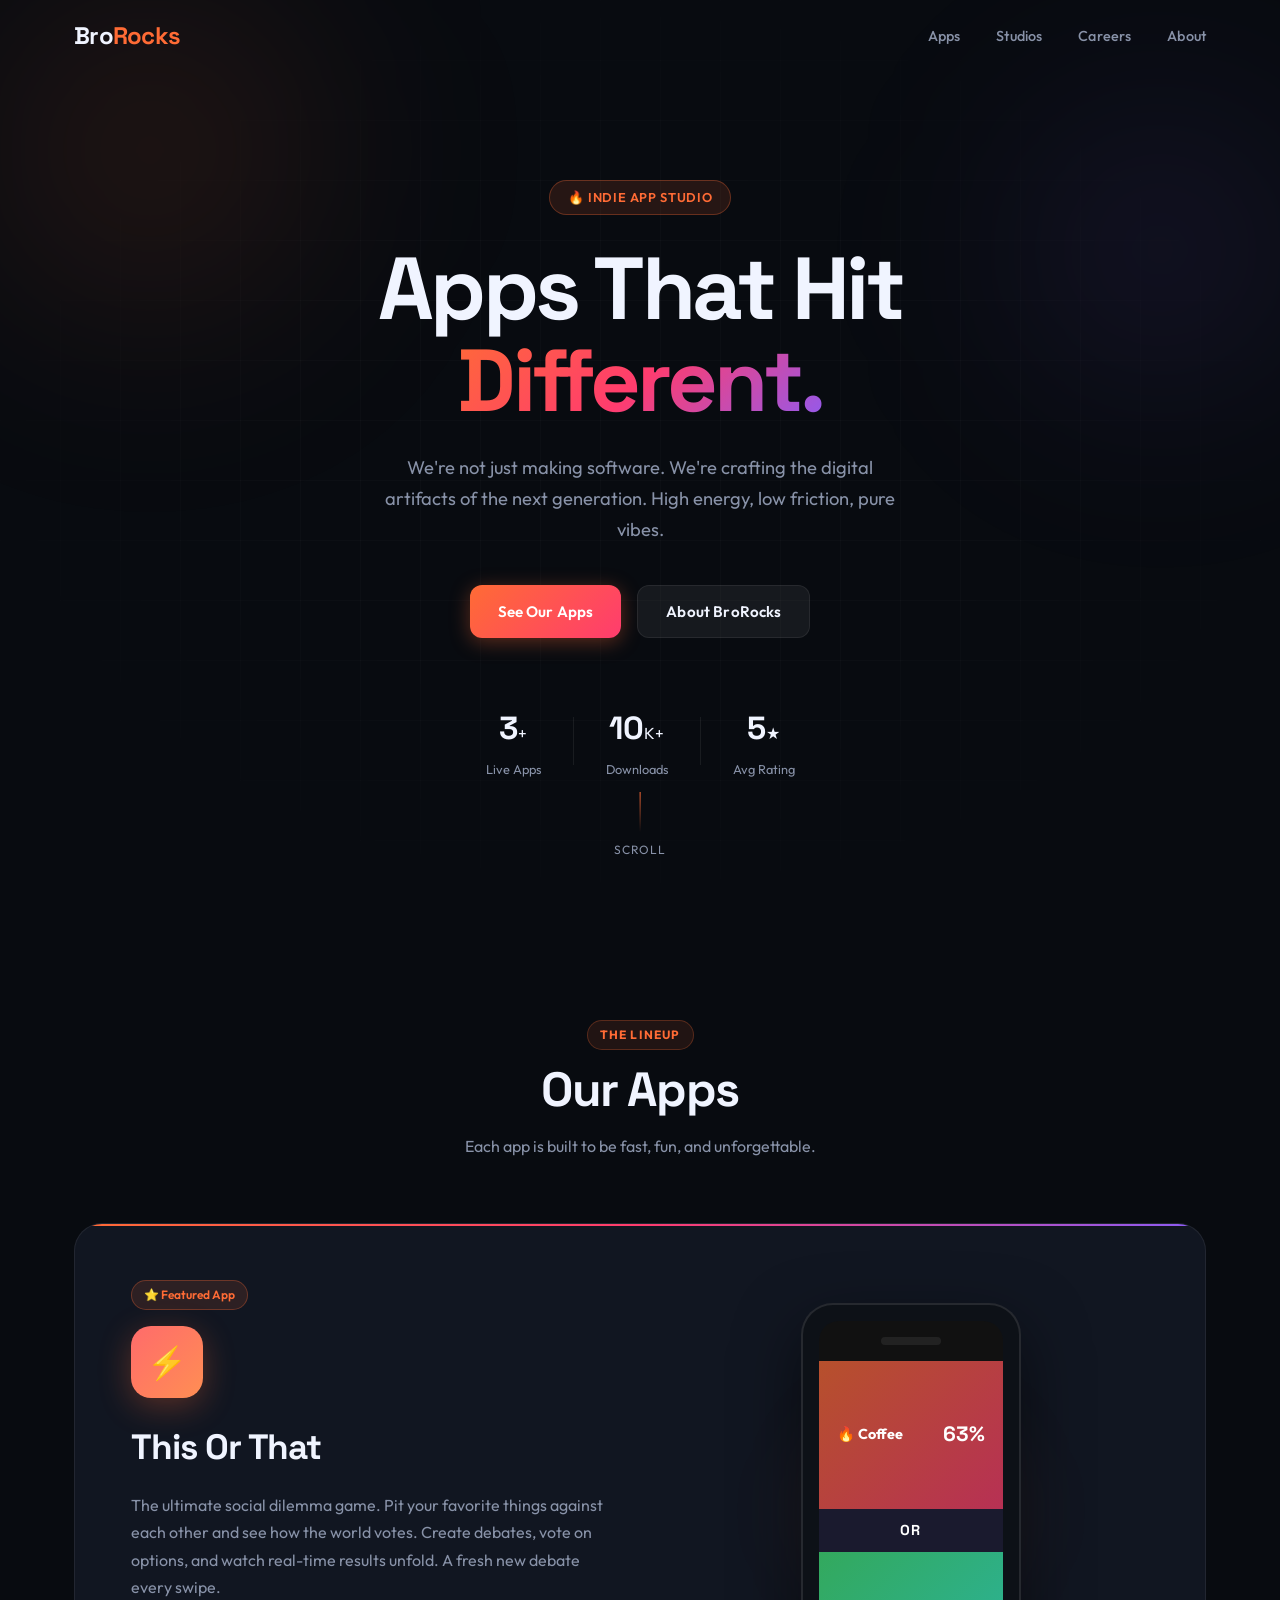
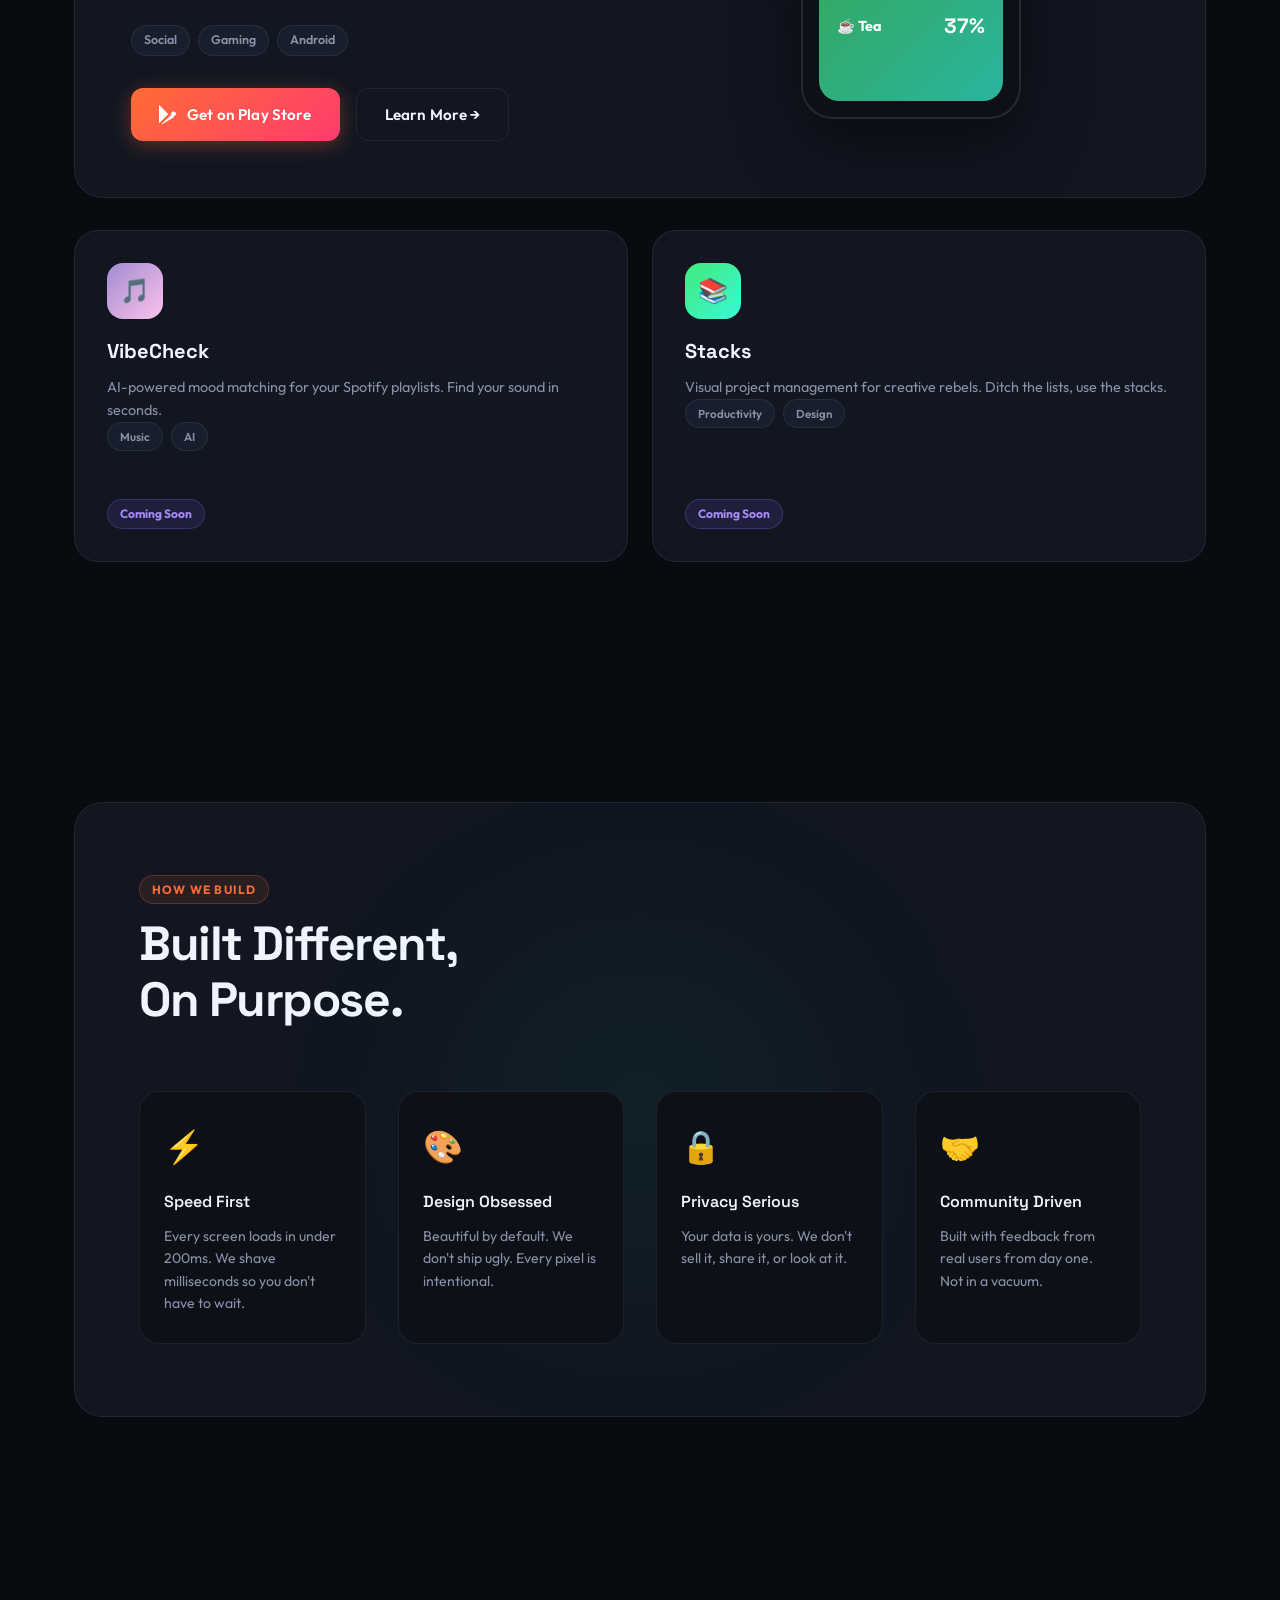
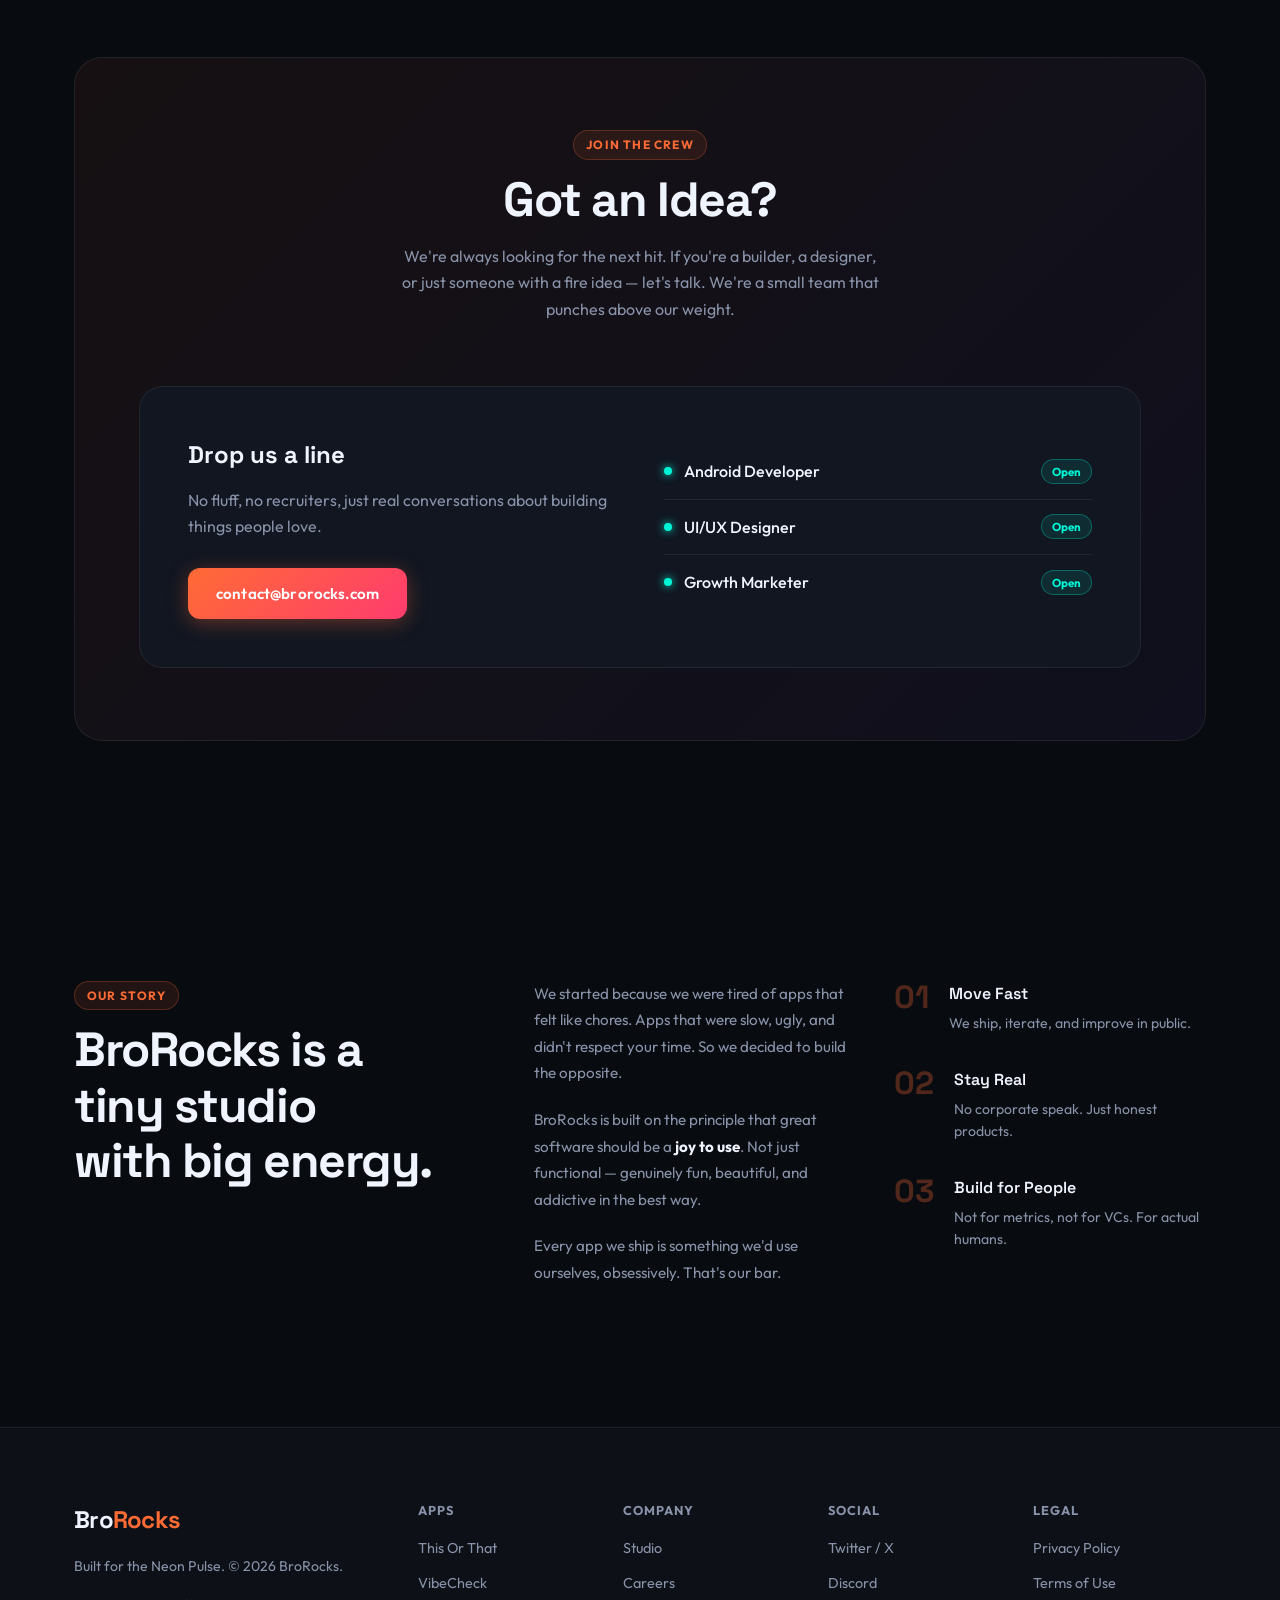
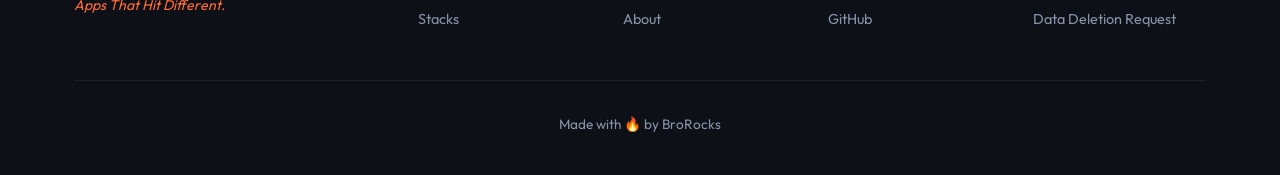
==== commit 409647dd: "added account deletion form" ====
--- a/index.html
+++ b/index.html
@@ -7,6 +7,8 @@
     <title>BroRocks | Apps That Hit Different</title>
     <meta name="description"
         content="BroRocks is an indie app studio crafting the digital artifacts of the next generation. High energy, low friction, pure vibes.">
+    <link rel="icon" href="favicon.ico" sizes="any">
+    <link rel="icon" type="image/png" sizes="32x32" href="favicon-32x32.png">
     <link rel="preconnect" href="https://fonts.googleapis.com">
     <link rel="preconnect" href="https://fonts.gstatic.com" crossorigin>
     <link
@@ -315,6 +317,7 @@
                         <h6>Legal</h6>
                         <a href="privacy-policy.html">Privacy Policy</a>
                         <a href="terms.html">Terms of Use</a>
+                        <a href="delete-request/">Data Deletion Request</a>
                     </div>
                 </div>
             </div>
@@ -327,4 +330,4 @@
     <script src="script.js"></script>
 </body>
 
-</html>+</html>
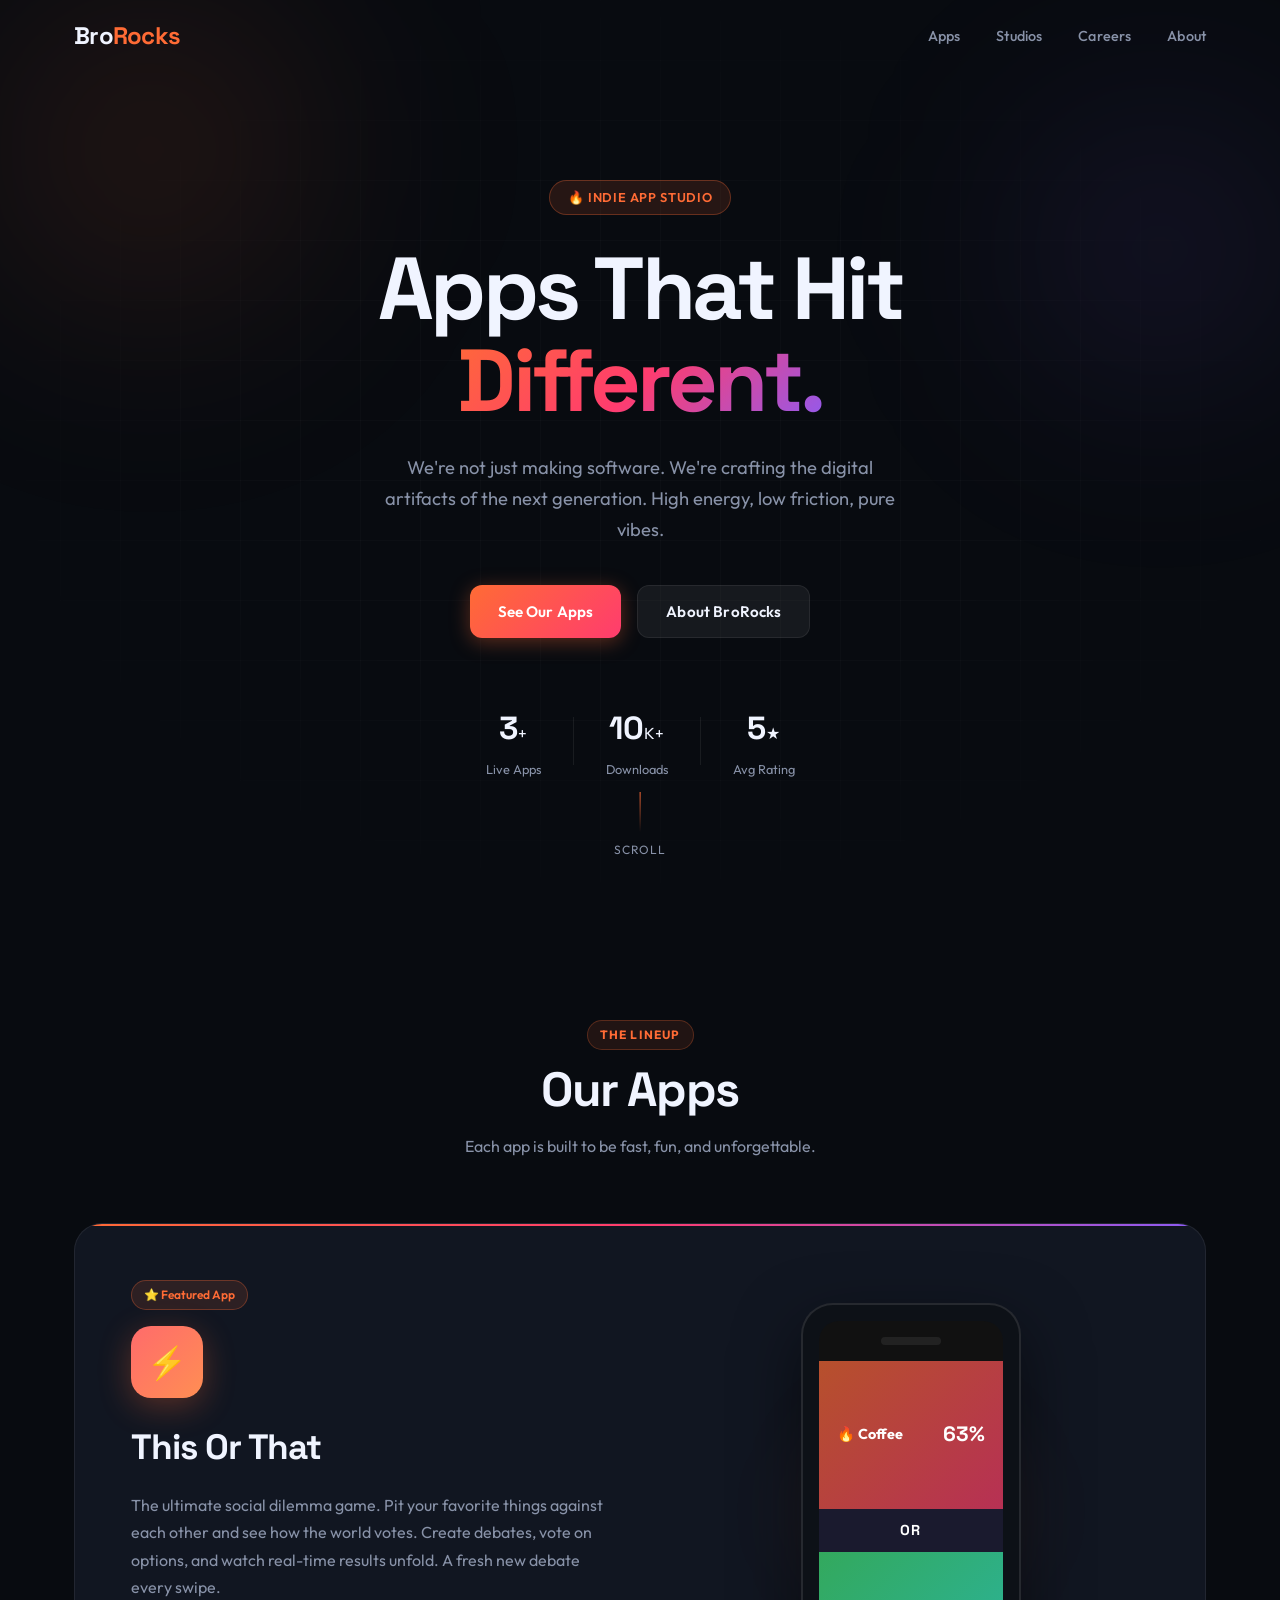
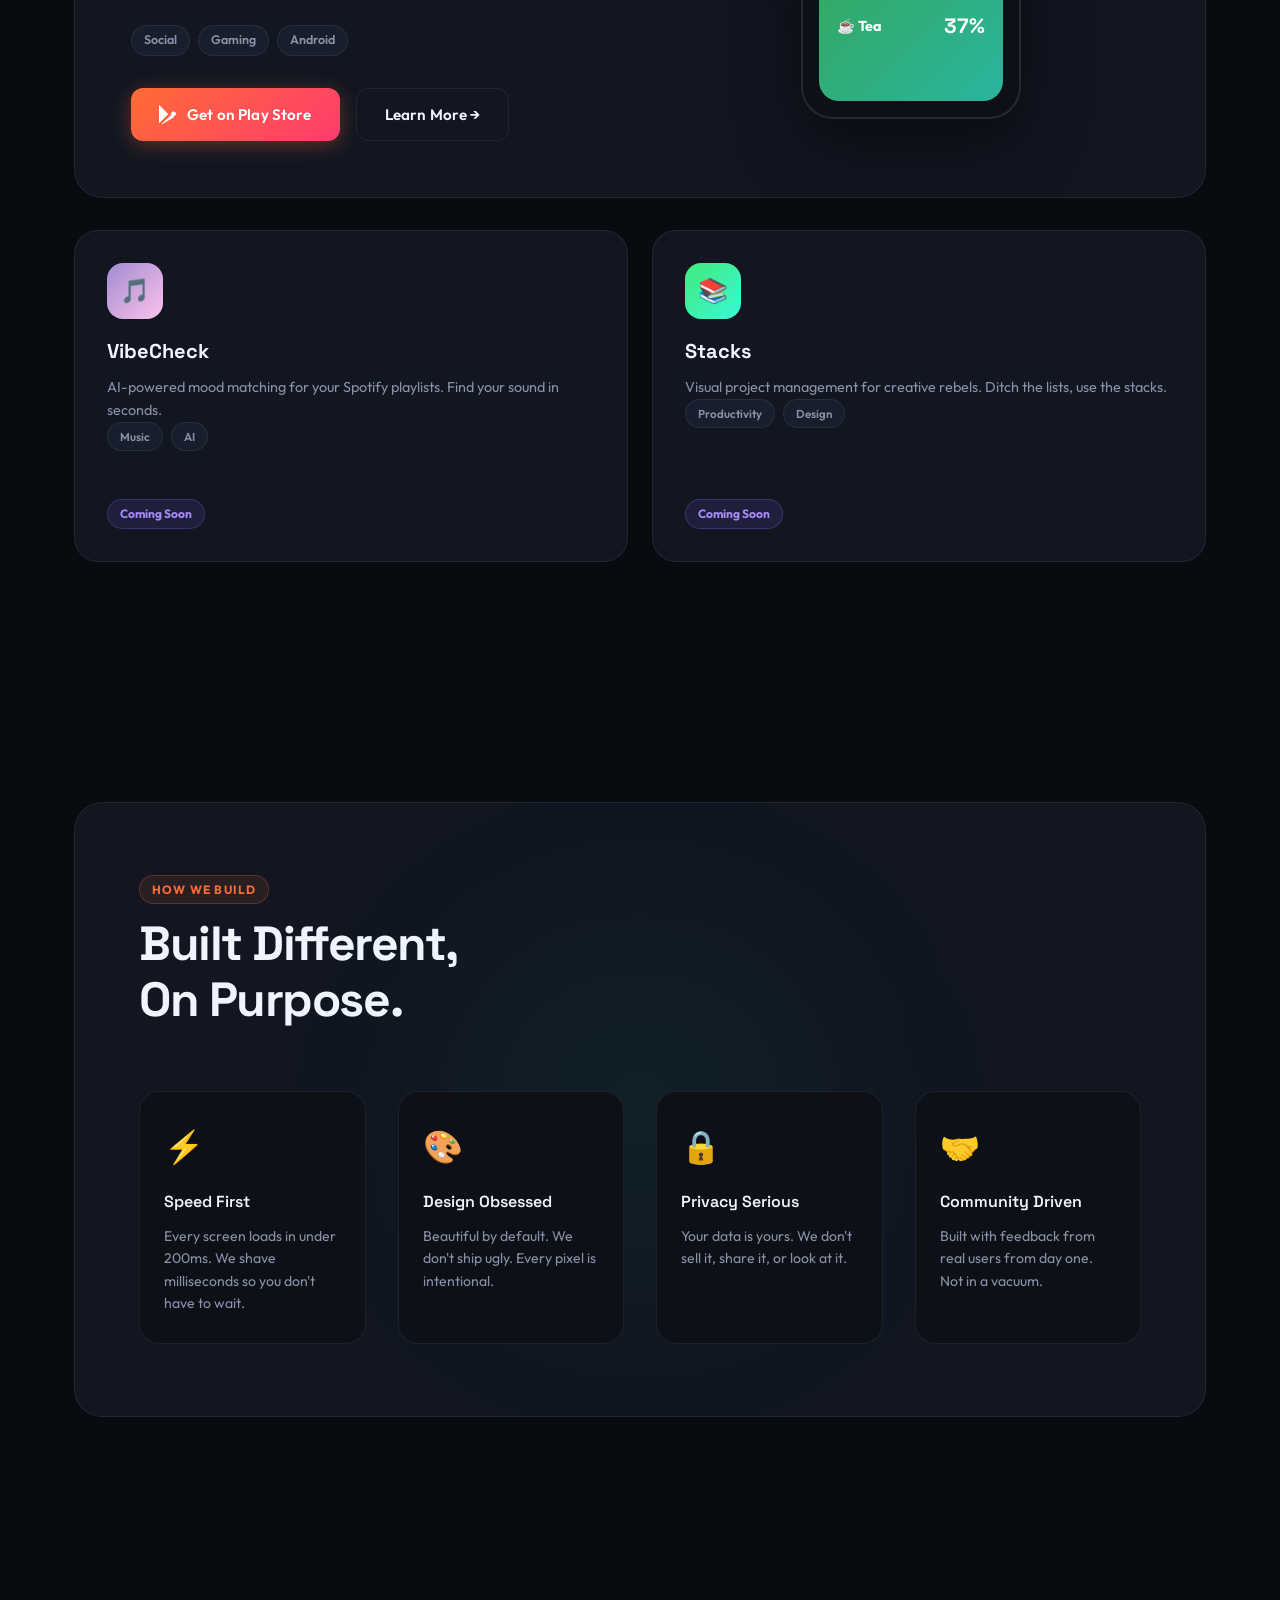
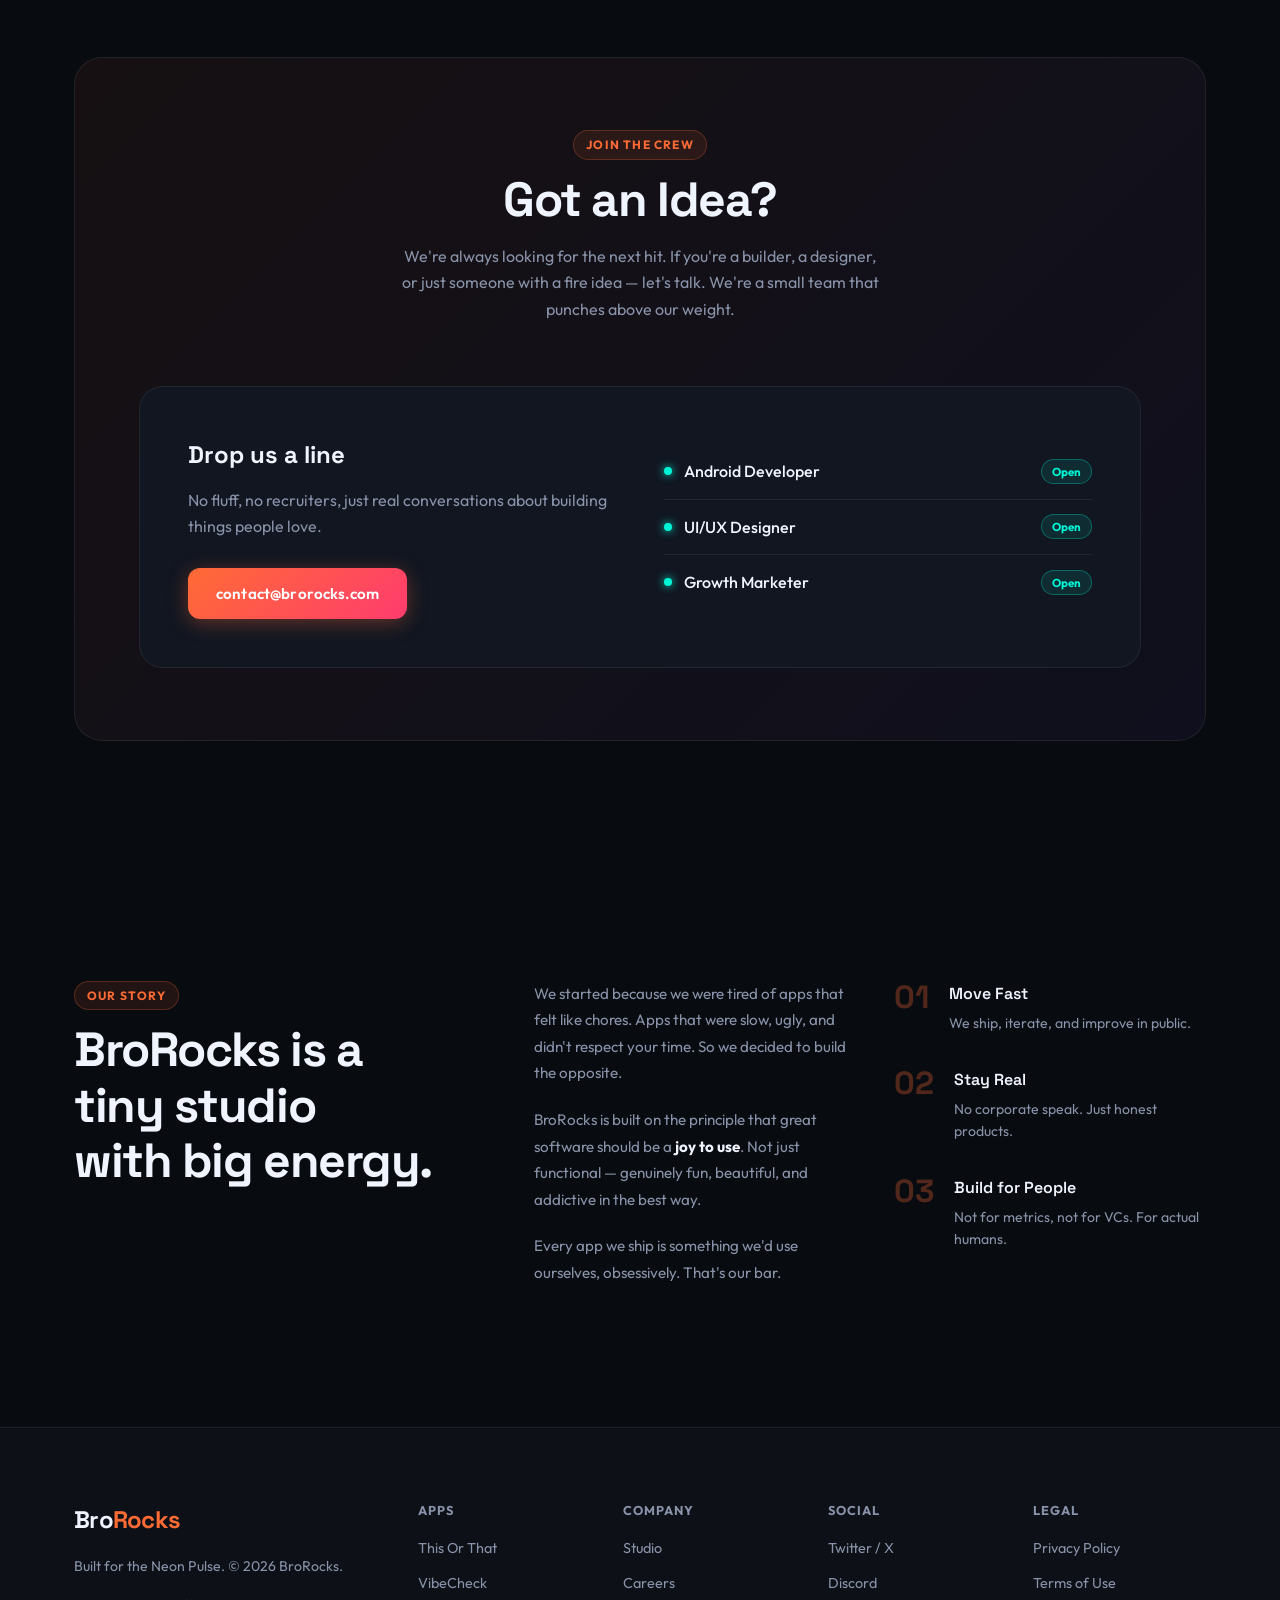
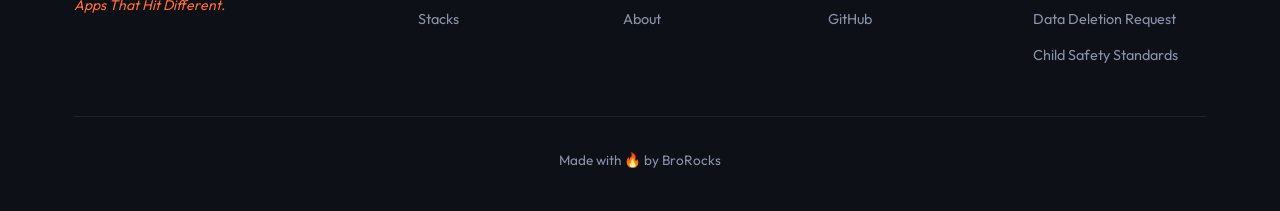
==== commit de68d9ce: "added child safety page" ====
--- a/index.html
+++ b/index.html
@@ -318,6 +318,7 @@
                         <a href="privacy-policy.html">Privacy Policy</a>
                         <a href="terms.html">Terms of Use</a>
                         <a href="delete-request/">Data Deletion Request</a>
+                        <a href="child-safety/">Child Safety Standards</a>
                     </div>
                 </div>
             </div>
